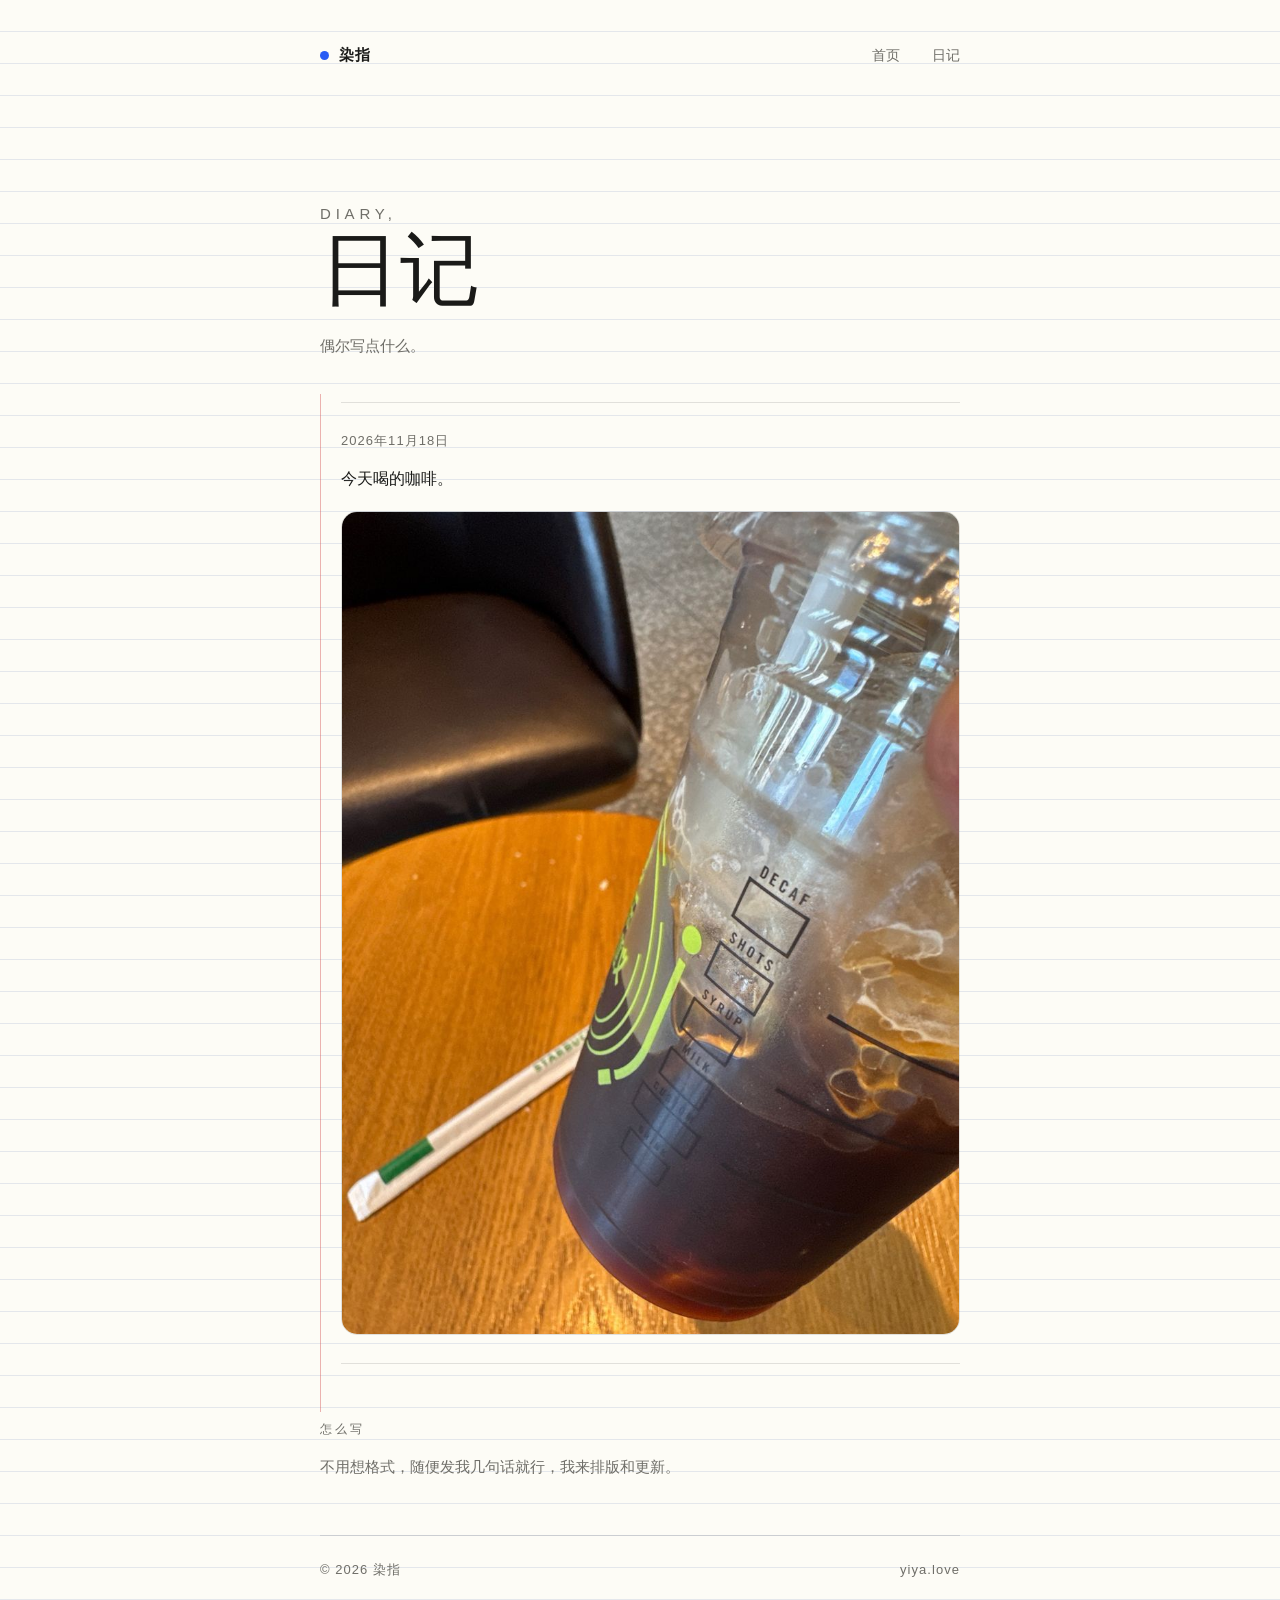
==== diary.html @ 07dd4aeb "加日记页：第一篇 2026-11-18 今天喝的咖啡；主页加日记入口、浅色渐变背景、信纸条纹、染指印章 ranzhi" ====
<!doctype html>
<html lang="zh-CN">
  <head>
    <meta charset="utf-8" />
    <meta name="viewport" content="width=device-width, initial-scale=1" />
    <meta name="description" content="染指的日记，偶尔写点什么。" />
    <meta name="theme-color" content="#faf9f6" media="(prefers-color-scheme: light)" />
    <meta name="theme-color" content="#121210" media="(prefers-color-scheme: dark)" />
    <title>日记 · 染指</title>
    <link rel="apple-touch-icon" sizes="180x180" href="/apple-touch-icon.png" />
    <link rel="icon" type="image/png" sizes="32x32" href="/favicon-32x32.png" />
    <link rel="icon" type="image/png" sizes="16x16" href="/favicon-16x16.png" />
    <link rel="manifest" href="/site.webmanifest" />
    <style>
/* 内联样式：与 assets/css/home.css 保持一致，避免 HTML 和 CSS 部署不同步导致排版错乱。 */
/* 染指 — 简约版
   原则：少即是多。一个强调色、大量留白、移动优先。
   亮色 / 深色都用同一套变量，只换底色和墨色。 */

:root {
  color-scheme: light dark;

  --paper: #faf9f6;
  --ink: #1a1a18;
  --muted: #6f6e68;
  --line: rgba(26, 26, 24, 0.12);
  --accent: #295cf4;
  --hover: rgba(41, 92, 244, 0.06);

  --serif: "Songti SC", "STKaiti", "KaiTi", "Noto Serif SC", serif;
  --sans: -apple-system, BlinkMacSystemFont, "PingFang SC",
    "Hiragino Sans GB", "Microsoft YaHei", sans-serif;

  --page-width: 680px;
  --space: clamp(20px, 5vw, 40px);
}

@media (prefers-color-scheme: dark) {
  :root {
    --paper: #121210;
    --ink: #f2f1ec;
    --muted: #9a9990;
    --line: rgba(242, 241, 236, 0.14);
    --accent: #7da2ff;
    --hover: rgba(125, 162, 255, 0.1);
  }

  body {
    background:
      radial-gradient(120% 60% at 85% 0%, rgba(41, 92, 244, 0.12), transparent 60%),
      linear-gradient(180deg, #171715 0%, #121210 60%, #0e0e0c 100%);
  }
}

* { box-sizing: border-box; }

html {
  scroll-behavior: smooth;
  -webkit-text-size-adjust: 100%;
}

body {
  margin: 0;
  color: var(--ink);
  /* 网站背景：浅色渐变，暖白 → 米黄 → 淡紫蓝，整页都能看到；
     照片本身不动，只改网站背景。 */
  background:
    radial-gradient(90% 45% at 85% 0%, rgba(201, 245, 229, 0.5), transparent 65%),
    radial-gradient(90% 50% at 0% 100%, rgba(217, 209, 255, 0.45), transparent 65%),
    linear-gradient(165deg, #fffdf6 0%, #fbf3e2 42%, #f3ecff 78%, #e9f1ff 100%);
  background-attachment: fixed;
  font-family: var(--sans);
  font-size: 16px;
  line-height: 1.6;
  -webkit-font-smoothing: antialiased;
}

a { color: inherit; text-decoration: none; }

a:focus-visible,
.skip-link:focus-visible {
  outline: 2px solid var(--accent);
  outline-offset: 3px;
  border-radius: 4px;
}

.skip-link {
  position: absolute;
  width: 1px;
  height: 1px;
  padding: 0;
  margin: -1px;
  overflow: hidden;
  clip: rect(0, 0, 0, 0);
  white-space: nowrap;
  border: 0;
  background: var(--ink);
  color: var(--paper);
  font-size: 14px;
  z-index: 10;
}

.skip-link:focus {
  width: auto;
  height: auto;
  padding: 8px 14px;
  margin: 0;
  overflow: visible;
  clip: auto;
  white-space: normal;
  border-radius: 8px;
  left: 16px;
  top: 12px;
}

/* ---- 布局：单列，居中，留白就是设计 ---- */

.page {
  width: 100%;
  max-width: 720px;
  min-height: 100dvh;
  margin-inline: auto;
  padding-inline: clamp(20px, 5vw, 40px);
  display: flex;
  flex-direction: column;
}

.site-header {
  display: flex;
  align-items: center;
  justify-content: space-between;
  gap: 16px;
  padding-block: clamp(24px, 5vh, 40px);
}

.brand {
  display: inline-flex;
  align-items: center;
  gap: 10px;
  font-size: 15px;
  font-weight: 600;
  letter-spacing: 0.08em;
}

.brand-dot {
  width: 9px;
  height: 9px;
  border-radius: 50%;
  background: var(--accent);
}

.site-header nav {
  display: flex;
  gap: clamp(18px, 4vw, 32px);
  font-size: 14px;
  color: var(--muted);
}

.site-header nav a { padding-block: 4px; }
.site-header nav a:hover { color: var(--ink); }

main { flex: 1; }

/* ---- 主视觉 ---- */

.hero {
  padding-block: clamp(40px, 8vh, 72px) clamp(36px, 6vh, 56px);
}

.eyebrow {
  margin: 0 0 16px;
  color: var(--muted);
  font-size: 12px;
  letter-spacing: 0.32em;
  text-transform: uppercase;
}

#site-title {
  position: relative;
  display: inline-block;
  margin: 0;
  font-family: var(--serif);
  font-size: clamp(72px, 20vw, 128px);
  font-weight: 700;
  line-height: 1;
  letter-spacing: 0.04em;
  color: var(--ink);
}

/* 笔触下划线：从蓝到透明，像一笔划过 */
#site-title::after {
  content: "";
  display: block;
  width: 76px;
  height: 4px;
  margin-top: 22px;
  border-radius: 999px;
  background: linear-gradient(90deg, var(--accent), rgba(41, 92, 244, 0));
}

/* 红色印章：英文 ranzhi，改成长方形小印，落在标题右上角 */
.seal {
  position: absolute;
  top: -10px;
  right: -84px;
  width: auto;
  height: auto;
  display: inline-block;
  padding: 8px 11px;
  background: #d43d2a;
  color: #fff;
  font-family: var(--sans);
  font-size: 13px;
  font-weight: 700;
  letter-spacing: 0.16em;
  line-height: 1;
  text-transform: uppercase;
  white-space: nowrap;
  border-radius: 5px;
  transform: rotate(-4deg);
  box-shadow: 0 4px 12px rgba(212, 61, 42, 0.35);
}

.tagline {
  margin: 28px 0 0;
  font-family: var(--serif);
  font-size: clamp(20px, 5vw, 28px);
  letter-spacing: 0.06em;
}

.tagline span {
  display: inline-block;
  margin-left: 0.2em;
}

.intro {
  margin: 20px 0 0;
  color: var(--muted);
  font-size: 15px;
}

/* ---- 链接：干净的列表行，手机上也好点 ---- */

.links { padding-block: 8px 48px; }

.section-title {
  margin: 0 0 16px;
  color: var(--muted);
  font-size: 12px;
  font-weight: 500;
  letter-spacing: 0.24em;
  text-transform: uppercase;
}

.link-list {
  display: flex;
  flex-wrap: wrap;
  gap: 16px;
  margin: 0;
  padding: 0;
  list-style: none;
}

.link-list a {
  display: grid;
  place-items: center;
  width: 48px;
  height: 48px;
  border: 1px solid var(--line);
  border-radius: 50%;
  transition: color 0.2s ease, border-color 0.2s ease,
    background-color 0.2s ease, transform 0.2s ease;
}

.link-list a:hover {
  color: var(--accent);
  border-color: var(--accent);
  background: var(--hover);
  transform: translateY(-2px);
}

.link-list svg {
  width: 22px;
  height: 22px;
  fill: currentColor;
}


/* ---- 日记 ---- */

/* 日记页专属背景：信纸条纹。主页还是浅色渐变，只有日记页用这个。 */
body.diary-page {
  background-color: #fdfcf6;
  background-image: repeating-linear-gradient(
    180deg,
    transparent 0,
    transparent 31px,
    rgba(96, 120, 180, 0.16) 31px,
    rgba(96, 120, 180, 0.16) 32px
  );
  background-attachment: scroll;
}

@media (prefers-color-scheme: dark) {
  body.diary-page {
    background-color: #141412;
    background-image: repeating-linear-gradient(
      180deg,
      transparent 0,
      transparent 31px,
      rgba(242, 241, 236, 0.09) 31px,
      rgba(242, 241, 236, 0.09) 32px
    );
  }
}

.diary-teaser { padding-block: 8px 48px; }

.diary-teaser p {
  margin: 0;
  color: var(--muted);
  font-size: 15px;
}

.diary-teaser a {
  color: var(--ink);
  border-bottom: 1px solid var(--line);
}

.diary-teaser a:hover { color: var(--accent); border-bottom-color: var(--accent); }

.diary-hero { padding-block: clamp(40px, 8vh, 72px) clamp(24px, 4vh, 40px); }

.diary-hero h1 {
  margin: 0;
  font-family: var(--serif);
  font-size: clamp(48px, 12vw, 80px);
  font-weight: 400;
  line-height: 1.1;
}

.diary-hero p {
  margin: 20px 0 0;
  color: var(--muted);
  font-size: 15px;
}

.diary-list {
  padding-block: 8px 48px;
  /* 信纸的左边红线 */
  border-left: 1px solid rgba(214, 90, 90, 0.45);
  padding-left: 20px;
}

.diary-empty {
  margin: 0;
  padding: 32px 0;
  border-top: 1px solid var(--line);
  border-bottom: 1px solid var(--line);
  color: var(--muted);
  font-size: 15px;
}

.diary-entry {
  padding-block: 28px;
  border-top: 1px solid var(--line);
}

.diary-entry:last-of-type { border-bottom: 1px solid var(--line); }

.diary-date {
  display: block;
  margin-bottom: 12px;
  color: var(--muted);
  font-size: 13px;
  letter-spacing: 0.08em;
}

.diary-entry p { margin: 0 0 12px; font-size: 16px; line-height: 1.9; }
.diary-entry p:last-child { margin-bottom: 0; }

.diary-entry figure { margin: 16px 0 0; }

.diary-entry img {
  display: block;
  width: 100%;
  height: auto;
  border-radius: 16px;
  border: 1px solid var(--line);
}

.diary-note { padding-block: 8px 56px; }
.diary-note p { margin: 0; color: var(--muted); font-size: 15px; }

/* ---- 关于 / 页脚 ---- */

.about { padding-block: 8px 56px; }

.about p {
  margin: 0;
  color: var(--muted);
  font-size: 15px;
  letter-spacing: 0.04em;
}

.site-footer {
  display: flex;
  align-items: baseline;
  justify-content: space-between;
  gap: 16px;
  flex-wrap: wrap;
  padding-block: 24px 32px;
  border-top: 1px solid var(--line);
  color: var(--muted);
  font-size: 13px;
  letter-spacing: 0.08em;
}

.site-footer p { margin: 0; }

/* ---- 入场：只有一次轻微淡入，尊重减动效 ---- */

@keyframes fade-up {
  from { opacity: 0; transform: translateY(8px); }
  to { opacity: 1; transform: translateY(0); }
}

.hero,
.links,
.about,
.diary-teaser,
.diary-hero,
.diary-list,
.diary-note {
  animation: fade-up 0.6s ease both;
}

.links { animation-delay: 0.08s; }
.about { animation-delay: 0.16s; }

/* ---- 小屏微调 ---- */

@media (max-width: 480px) {
  .site-header nav { gap: 18px; font-size: 13px; }
  .link-list { gap: 12px; }
  .link-list a { width: 44px; height: 44px; }
  .seal { top: -6px; right: -68px; padding: 6px 8px; font-size: 11px; letter-spacing: 0.12em; border-radius: 4px; }
  .site-footer { font-size: 12px; }
}

@media (prefers-reduced-motion: reduce) {
  html { scroll-behavior: auto; }
  *,
  *::before,
  *::after {
    animation-duration: 0.01ms !important;
    animation-iteration-count: 1 !important;
    transition-duration: 0.01ms !important;
  }
}

</style>
  </head>
  <body class="diary-page">
    <a class="skip-link" href="#diary">跳到日记</a>

    <div class="page">
      <header class="site-header">
        <a class="brand" href="index.html" aria-label="回到首页">
          <span class="brand-dot" aria-hidden="true"></span>
          <span>染指</span>
        </a>
        <nav aria-label="页内导航">
          <a href="index.html">首页</a>
          <a href="diary.html" aria-current="page">日记</a>
        </nav>
      </header>

      <main>
        <section class="diary-hero" aria-labelledby="diary-title">
          <p class="eyebrow">Diary,</p>
          <h1 id="diary-title">日记</h1>
          <p>偶尔写点什么。</p>
        </section>

        <section id="diary" class="diary-list" aria-label="日记列表">
          <article class="diary-entry">
            <time class="diary-date" datetime="2026-11-18">2026年11月18日</time>
            <p>今天喝的咖啡。</p>
            <figure>
              <img src="[data-uri]" alt="今天喝的冰咖啡" loading="lazy" />
            </figure>
          </article>

          <!--
            加一篇日记：把上面那段 diary-empty 删掉，
            在这里复制下面这段，填上日期和文字，新的放最上面。

            <article class="diary-entry">
              <time class="diary-date" datetime="2026-11-18">2026年11月18日</time>
              <p>今天写点什么……</p>
            </article>
          -->
        </section>

        <section class="diary-note" aria-label="怎么写日记">
          <h2 class="section-title">怎么写</h2>
          <p>不用想格式，随便发我几句话就行，我来排版和更新。</p>
        </section>
      </main>

      <footer class="site-footer">
        <p>© <span id="year"></span> 染指</p>
        <p>yiya.love</p>
      </footer>
    </div>

    <script>
(() => {
  const year = document.querySelector("#year");
  if (year) year.textContent = String(new Date().getFullYear());
})();
</script>
  </body>
</html>
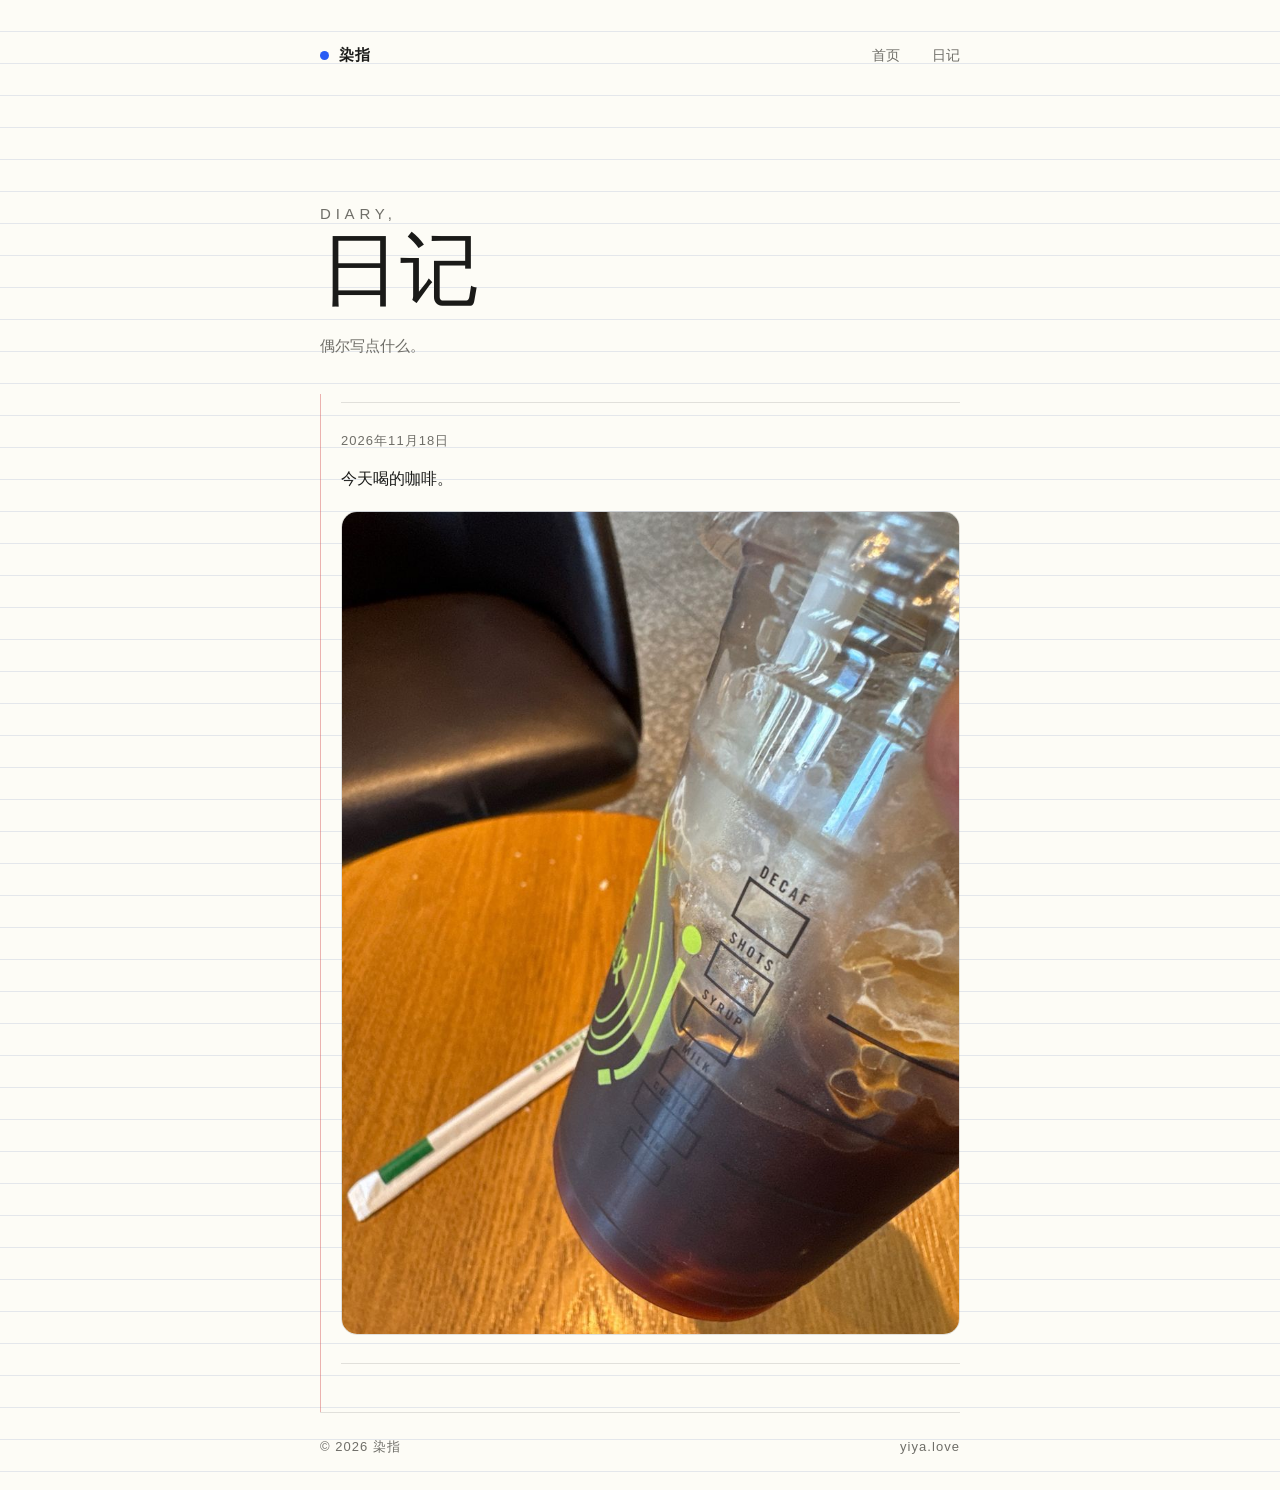
==== commit b26326e3: "去掉日记页怎么写那段" ====
--- a/diary.html
+++ b/diary.html
@@ -503,10 +503,6 @@
           -->
         </section>
 
-        <section class="diary-note" aria-label="怎么写日记">
-          <h2 class="section-title">怎么写</h2>
-          <p>不用想格式，随便发我几句话就行，我来排版和更新。</p>
-        </section>
       </main>
 
       <footer class="site-footer">
